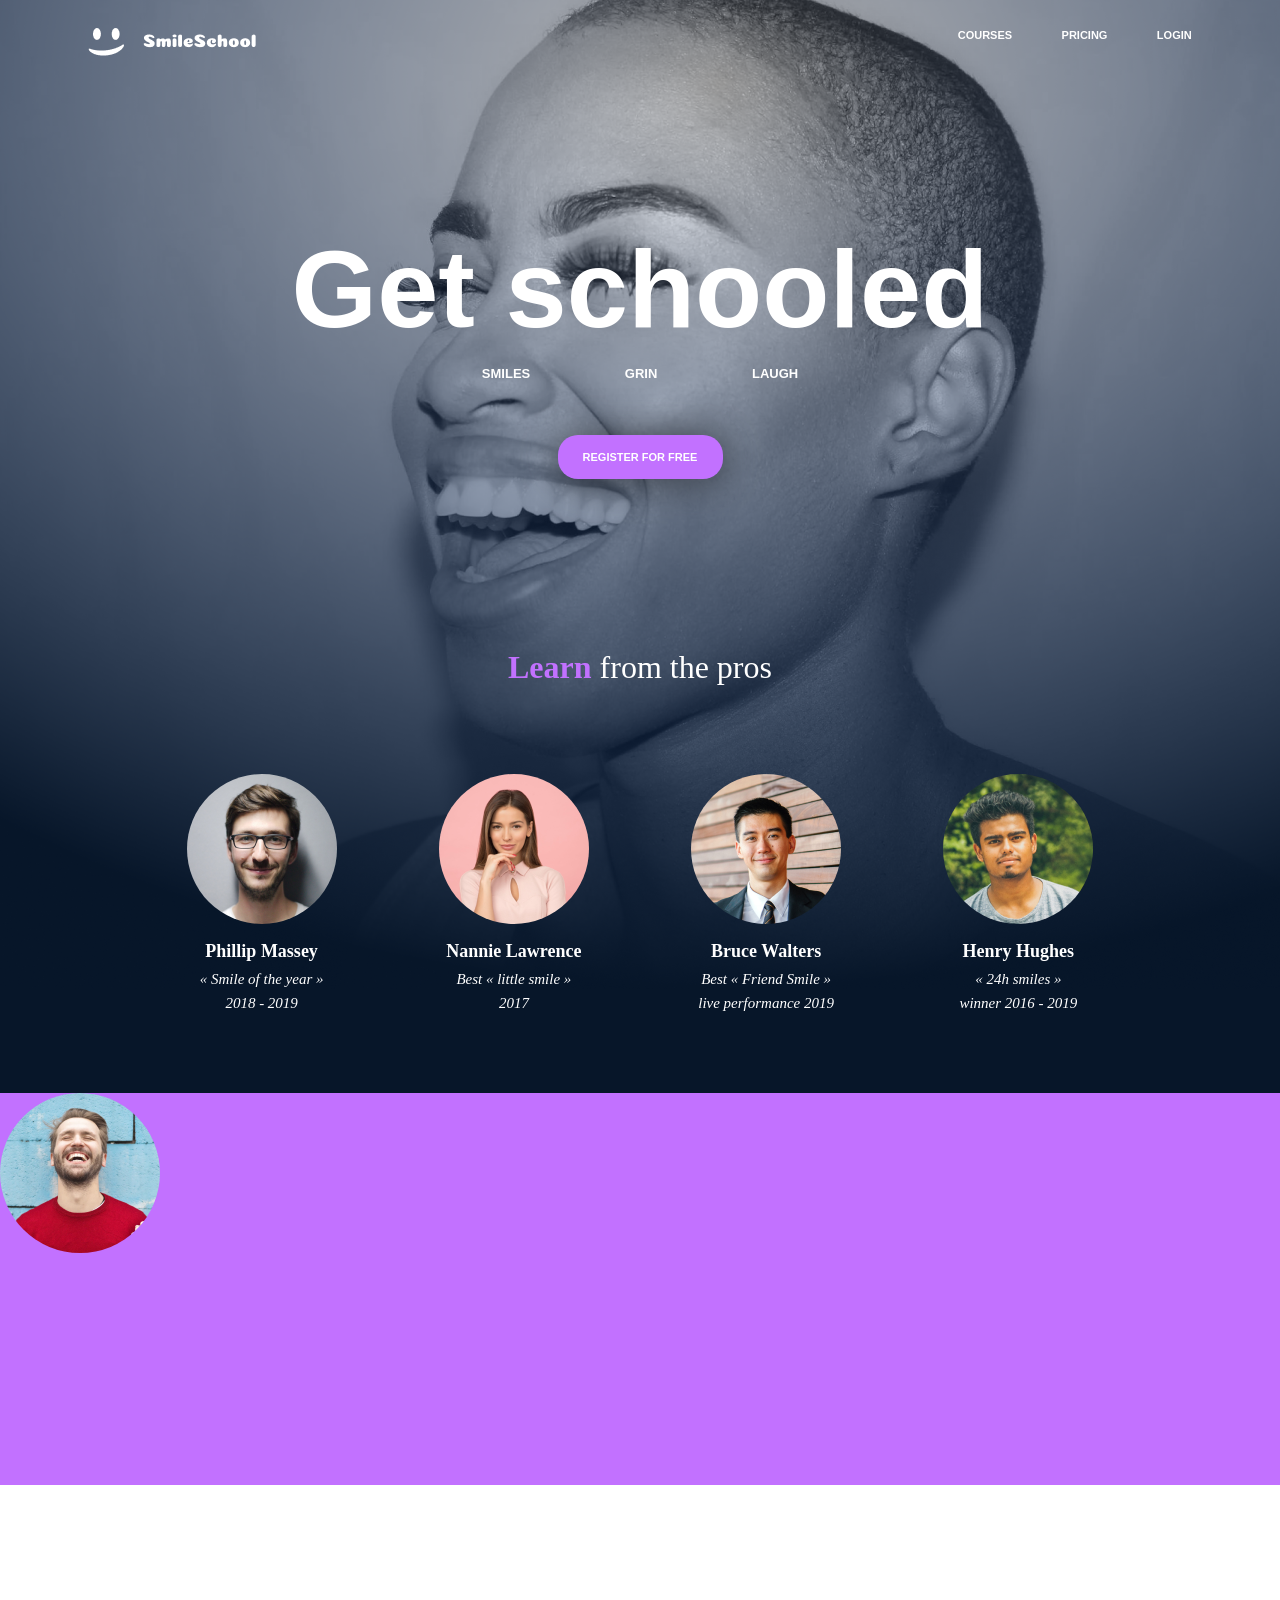
==== css_advanced/index.html @ 1a9a9398 "Css advanced" ====
<!DOCTYPE html>
<html lang="en">
<head>
    <meta charset="UTF-8">
    <meta http-equiv="X-UA-Compatible" content="IE=edge">
    <meta name="viewport" content="width=device-width, initial-scale=1.0">
    <link rel="stylesheet" href="./styles.css">
    <title>Document</title>
</head>
<body>
    <header>
        <div class="logo">
            <a href="">
                <img src="./images/logo.png" alt="logo" id="" />
            </a>
        </div>
        <div class="menu">
            <a href="" id="courses">COURSES</a>
            <a href="" id="pricing">PRICING</a>
            <a href="" id="login">LOGIN</a>
        </div>
    </header>

    <main>

        <!-- Banner -->
        <section class="d">
            <div id="get_sgl_register">
                <h1 id="get_school">Get schooled</h1>
                <p id="sgl">SMILES GRIN LAUGH</p>
                <button id="register_free"><p id="txt_button">REGISTER FOR FREE</p></button>
            </div>
            <div>
                <h2 id="learn_pros"><span style="font-weight: bold; color: #C271FF;;">Learn</span> from the pros</h2>
                <div class="pros">
                    <div>
                        <img src="./images/1.png" alt="">
                        <h1>Phillip Massey</h1>
                        <p>« Smile of the year »<br>2018 - 2019</p>
                    </div>
                    <div>
                        <img src="./images/6.png" alt="">
                        <h1>Nannie Lawrence</h1>
                        <p>Best « little smile »<br>2017</p>
                    </div>
                    <div>
                        <img src="./images/7.png" alt="">
                        <h1>Bruce Walters</h1>
                        <p>Best « Friend Smile »<br>live performance 2019</p>
                    </div>
                    <div>
                        <img src="./images/8.png" alt="">
                        <h1>Henry Hughes</h1>
                        <p>« 24h smiles »<br>winner 2016 - 2019</p>
                    </div>
                </div>
            </div>
        </section>

        <!-- Quote -->
        <section class="quote">
            <div>
                <img src="./images/Bitmap (1).png" alt="">
                <div>
                    <blockquote></blockquote>
                    <p></p>
                    <p></p>
                </div>
            </div>
        </section>

        <!-- Videos list  -->
        <section>
            <h1></h1>
            <div>
                <div>
                    <img src="" alt="">
                    <h2></h2>
                    <p></p>
                    <div>
                        <img src="" alt="">
                        <h3></h3>
                    </div>
                    <div>
                        <div>
                            <img src="" alt="">
                            <img src="" alt="">
                            <img src="" alt="">
                            <img src="" alt="">
                            <img src="" alt="">
                        </div>
                        <p></p>
                    </div>
                </div>
                <div>
                    <img src="" alt="">
                    <h2></h2>
                    <p></p>
                    <div>
                        <img src="" alt="">
                        <h3></h3>
                    </div>
                    <div>
                        <div>
                            <img src="" alt="">
                            <img src="" alt="">
                            <img src="" alt="">
                            <img src="" alt="">
                            <img src="" alt="">
                        </div>
                        <p></p>
                    </div>
                </div>
                <div>
                    <img src="" alt="">
                    <h2></h2>
                    <p></p>
                    <div>
                        <img src="" alt="">
                        <h3></h3>
                    </div>
                    <div>
                        <div>
                            <img src="" alt="">
                            <img src="" alt="">
                            <img src="" alt="">
                            <img src="" alt="">
                            <img src="" alt="">
                        </div>
                        <p></p>
                    </div>
                </div>
                <div>
                    <img src="" alt="">
                    <h2></h2>
                    <p></p>
                    <div>
                        <img src="" alt="">
                        <h3></h3>
                    </div>
                    <div>
                        <div>
                            <img src="" alt="">
                            <img src="" alt="">
                            <img src="" alt="">
                            <img src="" alt="">
                            <img src="" alt="">
                        </div>
                        <p></p>
                    </div>
                </div>
            </div>
        </section>

        <!-- Membership -->
        <section>
            <h1></h1>
            <div>
                <div>
                    <img src="" alt="">
                    <h2></h2>
                    <p></p>
                </div>
                <div>
                    <img src="" alt="">
                    <h2></h2>
                    <p></p>
                </div>
                <div>
                    <img src="" alt="">
                    <h2></h2>
                    <p></p>
                </div>
                <div>
                    <img src="" alt="">
                    <h2></h2>
                    <p></p>
                </div>
                <button></button>
            </div>
        </section>

        <!-- F.A.Q -->
        <section>
            <h1></h1>
            <div>
                <div>
                    <div>
                        <h2></h2>
                        <p></p>
                    </div>
                    <div>
                        <h2></h2>
                        <p></p>
                    </div>
                </div>
                <div>
                    <div>
                        <h2></h2>
                        <p></p>
                    </div>
                    <div>
                        <h2></h2>
                        <p></p>
                    </div>
                </div>
            </div>
        </section>
    </main>

    <footer>
        <div>
            <div>
                <img src="" alt="">
                <div>
                    <a href=""><img src="" alt=""></a>
                    <a href=""><img src="" alt=""></a>
                    <a href=""><img src="" alt=""></a>
                </div>
            </div>
            <p></p>
        </div>
    </footer>
</body>
</html>
---- css_advanced/styles.css ----
body{
    background-image: url('./images/background.png');
    background-repeat: no-repeat;
    max-width: 100%;
    display: flex;
    flex-direction: column;
}

body a {
    text-decoration: none;
}

/* Style of header */
header {
    width: 1103.41px;
    height: 29.46px;
    margin-top: 20.02px;
    align-self: center;
    display: flex;
    justify-content:space-between;
}

/* Style of menu */
.menu {
    width: 234px;
    height: 15px;
    left: 1041px;
    top: 37px;
    display: flex;
    justify-content:space-between;

}

#login, #pricing, #courses {
    height: 15px;
    top: 37px;    
    /* Fonts */
    font-family: 'Gill Sans', 'Gill Sans MT', Calibri, 'Trebuchet MS', sans-serif;
    font-style: normal;
    font-weight: 700;
    font-size: 11px;
    line-height: 15px;


    /* Color of font */
    color: #FFFFFF;
}

/* MAIN */

/* Get schooled */
#get_school, #sgl, #register_free{
    font-family: 'Gill Sans', 'Gill Sans MT', Calibri, 'Trebuchet MS', sans-serif;
    font-style: normal;
    text-align: center;

}

#get_school {
    align-self: center;
    top: calc(50% - 151px/2 - 251px);
    margin-top: 155.52px;
    height: 151px;
    
    font-weight: 700;
    font-size: 110px;
    line-height: 151px;  
    /* identical to box height */
    color: #FFFFFF;
    margin-bottom: 0px;
} 

#sgl {
    height: 20px;
    top: calc(50% - 20px/2 - 175.5px);

    font-style: normal;
    font-weight: 700;
    font-size: 13px;
    line-height: 20px;

    margin-top: 0px;
    color: #FFFFFF;
    word-spacing: 91px;
}

#register_free {
    font-style: normal;
    font-weight: 600;
    font-size: 11px;
    line-height: 18px;
    /* identical to box height */
    
    filter: drop-shadow(0px 2px 20px rgba(0, 0, 0, 0.5));
    width: 165px;
    height: 44px;
    border-radius: 20px;
    margin-top: 38px;
    margin-bottom: 0px;

    background-color: #C271FF;
    border: #C271FF;
    color: #FFFFFF;
}

#get_sgl_register {
    display: flex;
    flex-direction: column;
    align-items: center;
}

#learn_pros {
    /* Learn from the pros */
    margin-top: 168px;
    margin-bottom: 0px;
    height: 40px;
    left: 41.94%;
    right: 39.93%;
    top: calc(50% - 40px/2 + 104.5px);

    font-family: calibri;
    font-style: normal;
    font-weight: 400;
    font-size: 32px;
    line-height: 40px;
    text-align: center;

    color: #FFFFFF;
}

.pros {
    width: 1009px;
    height: 237px;
    left: 217px;
    top: 758px;
    margin: 0 auto;
    margin-top: 87px;
    margin-bottom: 82px;
    display: flex;
    justify-content: space-around;
}

.pros img {
    border-radius: 50%;
    margin-bottom: 0px;
}

.pros h1 {
    /* Phillip Massey */

    height: 27px;
    left: 0%;
    right: 0%;
    top: calc(50% - 27px/2 + 55px);

    font-family: calibri;
    font-style: normal;
    font-weight: 900;
    font-size: 18px;
    line-height: 27px;
    /* identical to box height, or 150% */

    text-align: center;

    color: #FFFFFF;

    margin-top: 10px;
    margin-bottom: 0px;
}

.pros p {
    height: 48px;
    left: 0%;
    right: 0%;
    top: calc(50% - 48px/2 + 94.5px);

    font-family: calibri;
    font-style: italic;
    font-weight: 400;
    font-size: 15px;
    line-height: 24px;
    /* or 150% */
    
    text-align: center;
    
    color: #FFFFFF;
    
    margin-top: 2px;
}

/* QUOTE */
.quote {
    width: 1440px;
    right: 10px;
    margin-left: -8px;
    height: 392px;
    background: #C271FF;
}

.quote img{
    border-radius: 50%;
    width: 160px;
    height: 160px;
    left: 259px;
    top: 1201px;

}
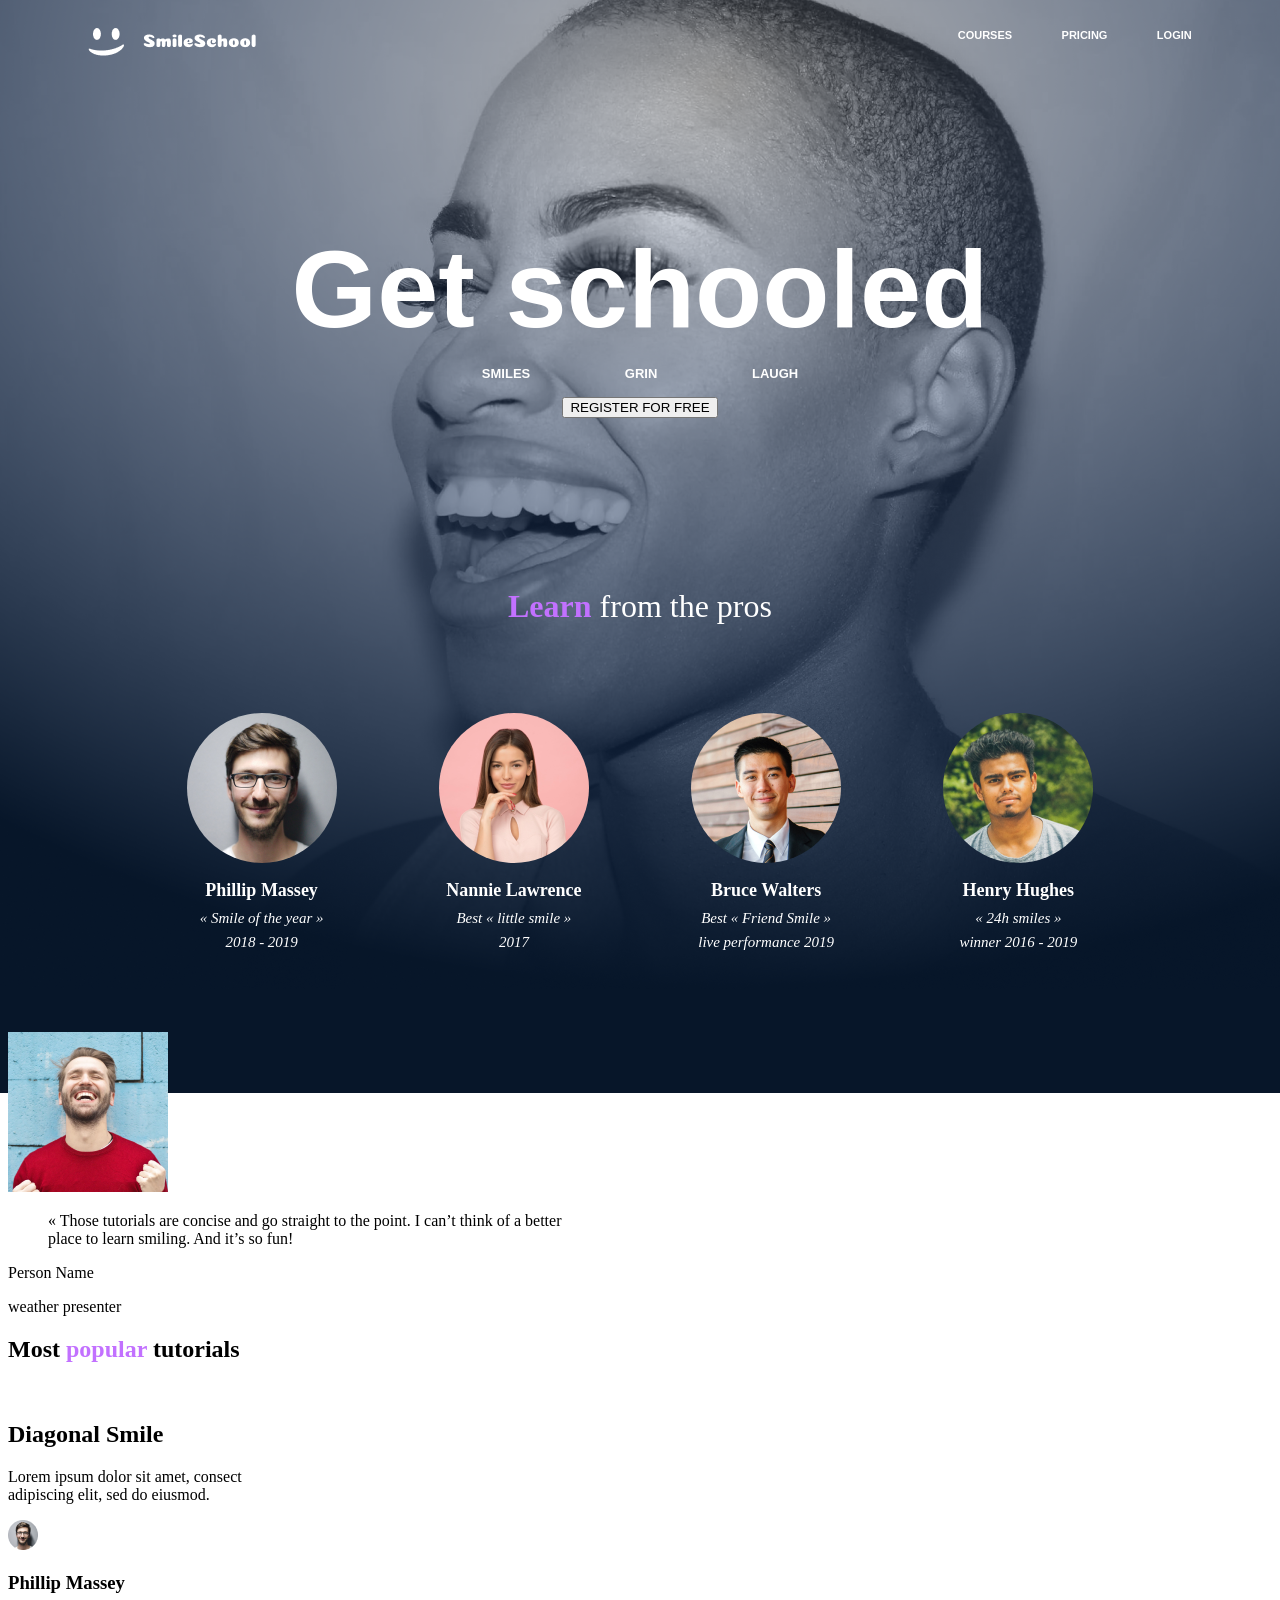
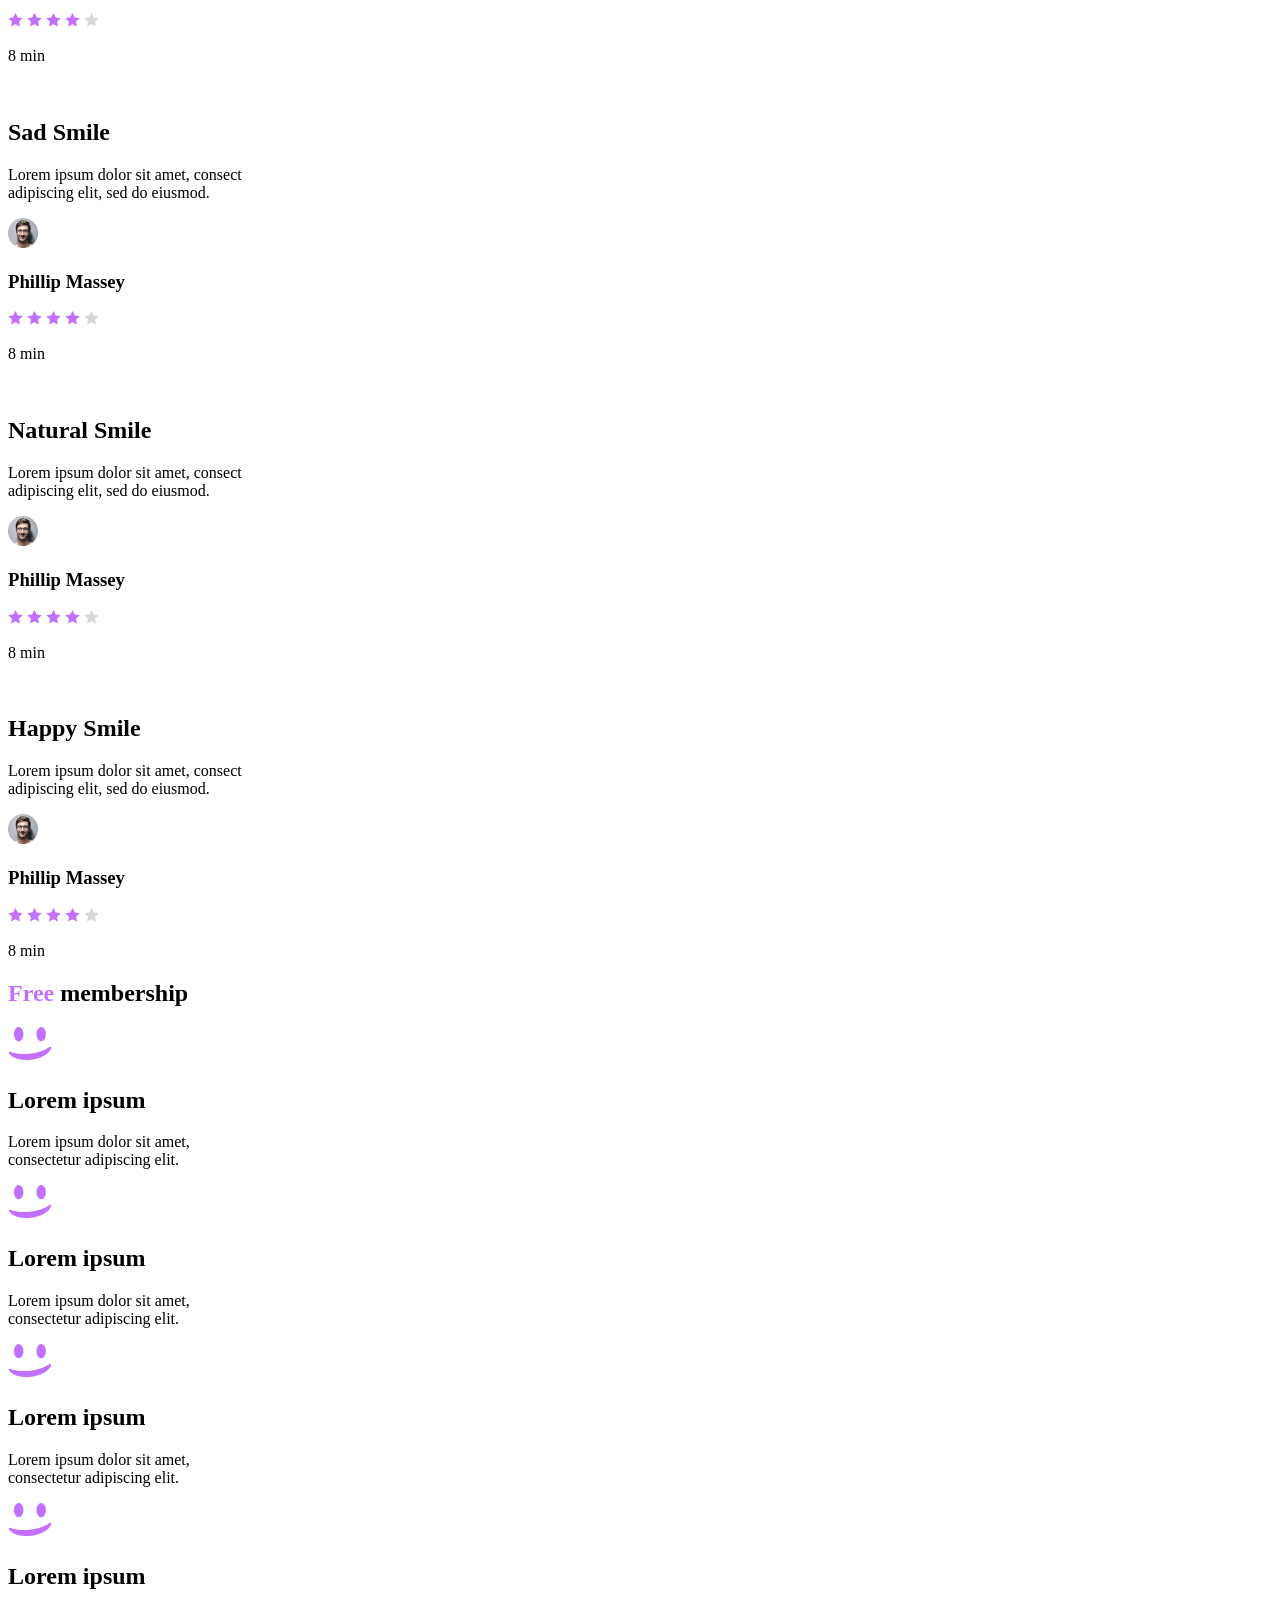
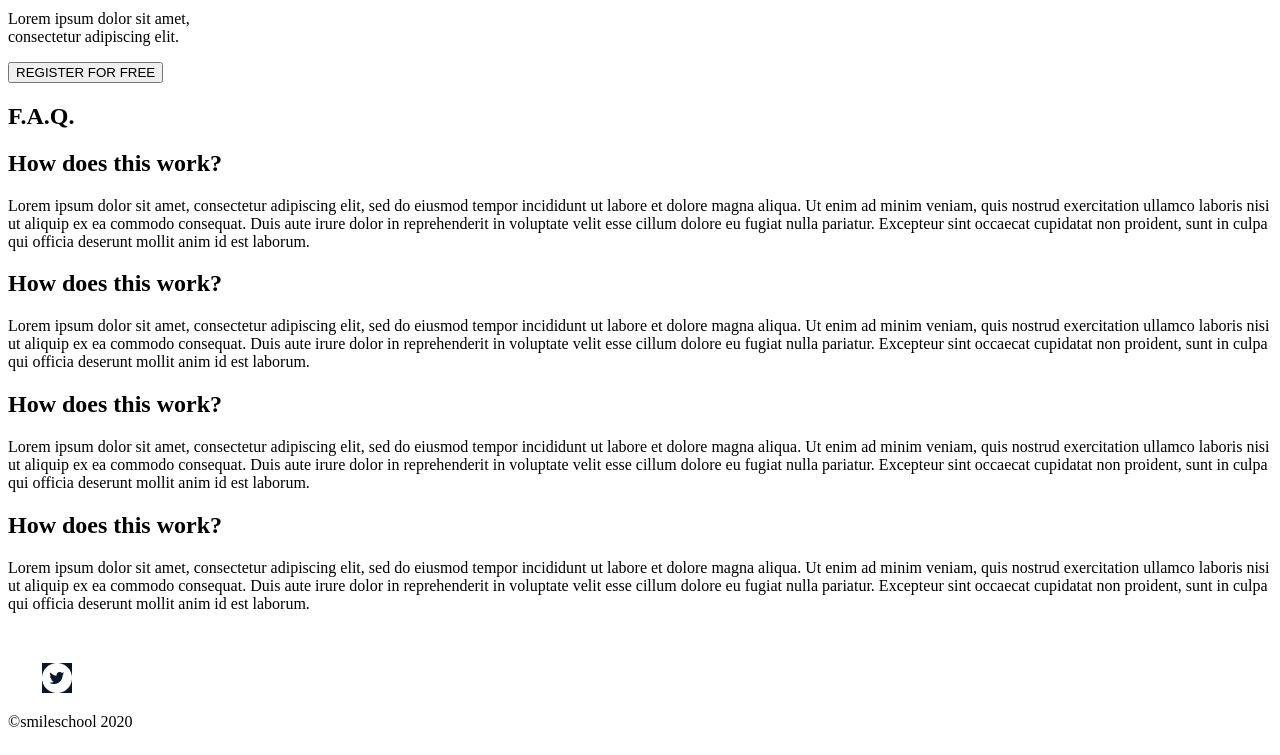
==== commit 06eb5aa7: "Html of the proyect" ====
--- a/css_advanced/index.html
+++ b/css_advanced/index.html
@@ -28,10 +28,10 @@
             <div id="get_sgl_register">
                 <h1 id="get_school">Get schooled</h1>
                 <p id="sgl">SMILES GRIN LAUGH</p>
-                <button id="register_free"><p id="txt_button">REGISTER FOR FREE</p></button>
+                <button class="register_free">REGISTER FOR FREE</button>
             </div>
             <div>
-                <h2 id="learn_pros"><span style="font-weight: bold; color: #C271FF;;">Learn</span> from the pros</h2>
+                <h2 id="learn_pros"><span style="font-weight: bold; color: #C271FF;">Learn</span> from the pros</h2>
                 <div class="pros">
                     <div>
                         <img src="./images/1.png" alt="">
@@ -58,150 +58,152 @@
         </section>
 
         <!-- Quote -->
-        <section class="quote">
-            <div>
+        <section class="quo">
+            <div id="quote" >
                 <img src="./images/Bitmap (1).png" alt="">
-                <div>
-                    <blockquote></blockquote>
-                    <p></p>
-                    <p></p>
+                <div id="te">
+                    <blockquote>
+                        « Those tutorials are concise and go straight to the point. I can’t think of a better<br>place to learn smiling. And it’s so fun!
+                    </blockquote>
+                    <p id="name">Person Name</p>
+                    <p>weather presenter</p>
                 </div>
             </div>
         </section>
 
         <!-- Videos list  -->
-        <section>
-            <h1></h1>
-            <div>
-                <div>
-                    <img src="" alt="">
-                    <h2></h2>
-                    <p></p>
-                    <div>
-                        <img src="" alt="">
-                        <h3></h3>
-                    </div>
-                    <div>
-                        <div>
-                            <img src="" alt="">
-                            <img src="" alt="">
-                            <img src="" alt="">
-                            <img src="" alt="">
-                            <img src="" alt="">
-                        </div>
-                        <p></p>
-                    </div>
-                </div>
-                <div>
-                    <img src="" alt="">
-                    <h2></h2>
-                    <p></p>
-                    <div>
-                        <img src="" alt="">
-                        <h3></h3>
-                    </div>
-                    <div>
-                        <div>
-                            <img src="" alt="">
-                            <img src="" alt="">
-                            <img src="" alt="">
-                            <img src="" alt="">
-                            <img src="" alt="">
-                        </div>
-                        <p></p>
-                    </div>
-                </div>
-                <div>
-                    <img src="" alt="">
-                    <h2></h2>
-                    <p></p>
-                    <div>
-                        <img src="" alt="">
-                        <h3></h3>
-                    </div>
-                    <div>
-                        <div>
-                            <img src="" alt="">
-                            <img src="" alt="">
-                            <img src="" alt="">
-                            <img src="" alt="">
-                            <img src="" alt="">
-                        </div>
-                        <p></p>
-                    </div>
-                </div>
-                <div>
-                    <img src="" alt="">
-                    <h2></h2>
-                    <p></p>
-                    <div>
-                        <img src="" alt="">
-                        <h3></h3>
-                    </div>
-                    <div>
-                        <div>
-                            <img src="" alt="">
-                            <img src="" alt="">
-                            <img src="" alt="">
-                            <img src="" alt="">
-                            <img src="" alt="">
-                        </div>
-                        <p></p>
+        <section id="video_list">
+            <h1>Most <span style="font-weight: bold; color: #C271FF;">popular</span> tutorials</h1>
+            <div class="tutorials">
+                <div>
+                    <img id="image_video" alt="" />
+                    <h2>Diagonal Smile</h2>
+                    <p class="video_description">Lorem ipsum dolor sit amet, consect<br>adipiscing elit, sed do eiusmod.</p>
+                    <div class="author_video">
+                        <img src="./images/avatar.png" alt="">
+                        <h3>Phillip Massey</h3>
+                    </div>
+                    <div class="stars">
+                        <div>
+                            <img src="./images/Star_1.png" alt="">
+                            <img src="./images/Star_1.png" alt="">
+                            <img src="./images/Star_1.png" alt="">
+                            <img src="./images/Star_1.png" alt="">
+                            <img src="./images/Star_5.png" alt="">
+                        </div>
+                        <p>8 min</p>
+                    </div>
+                </div>
+                <div>
+                    <img id="image_video1" alt="">
+                    <h2>Sad Smile</h2>
+                    <p class="video_description">Lorem ipsum dolor sit amet, consect<br>adipiscing elit, sed do eiusmod.</p>
+                    <div class="author_video">
+                        <img src="./images/avatar.png" alt="">
+                        <h3>Phillip Massey</h3>
+                    </div>
+                    <div class="stars">
+                        <div>
+                            <img src="./images/Star_1.png" alt="">
+                            <img src="./images/Star_1.png" alt="">
+                            <img src="./images/Star_1.png" alt="">
+                            <img src="./images/Star_1.png" alt="">
+                            <img src="./images/Star_5.png" alt="">
+                        </div>
+                        <p>8 min</p>
+                    </div>
+                </div>
+                <div>
+                    <img id="image_video2" alt="">
+                    <h2>Natural Smile</h2>
+                    <p class="video_description">Lorem ipsum dolor sit amet, consect<br>adipiscing elit, sed do eiusmod.</p>
+                    <div class="author_video">
+                        <img src="./images/avatar.png" alt="">
+                        <h3>Phillip Massey</h3>
+                    </div>
+                    <div class="stars">
+                        <div>
+                            <img src="./images/Star_1.png" alt="">
+                            <img src="./images/Star_1.png" alt="">
+                            <img src="./images/Star_1.png" alt="">
+                            <img src="./images/Star_1.png" alt="">
+                            <img src="./images/Star_5.png" alt="">
+                        </div>
+                        <p>8 min</p>
+                    </div>
+                </div>
+                <div>
+                    <img id="image_video3" alt="">
+                    <h2>Happy Smile</h2>
+                    <p class="video_description">Lorem ipsum dolor sit amet, consect<br>adipiscing elit, sed do eiusmod.</p>
+                    <div class="author_video">
+                        <img src="./images/avatar.png" alt="">
+                        <h3>Phillip Massey</h3>
+                    </div>
+                    <div class="stars">
+                        <div>
+                            <img src="./images/Star_1.png" alt="">
+                            <img src="./images/Star_1.png" alt="">
+                            <img src="./images/Star_1.png" alt="">
+                            <img src="./images/Star_1.png" alt="">
+                            <img src="./images/Star_5.png" alt="">
+                        </div>
+                        <p>8 min</p>
                     </div>
                 </div>
             </div>
         </section>
 
         <!-- Membership -->
-        <section>
-            <h1></h1>
-            <div>
-                <div>
-                    <img src="" alt="">
-                    <h2></h2>
-                    <p></p>
-                </div>
-                <div>
-                    <img src="" alt="">
-                    <h2></h2>
-                    <p></p>
-                </div>
-                <div>
-                    <img src="" alt="">
-                    <h2></h2>
-                    <p></p>
-                </div>
-                <div>
-                    <img src="" alt="">
-                    <h2></h2>
-                    <p></p>
-                </div>
-                <button></button>
-            </div>
+        <section id='membership'>
+            <h1><span style="font-weight: bold; color: #C271FF;">Free</span> membership</h1>
+            <div id="smiles">
+                <div class="smile">
+                    <img src="./images/smile.png" alt="">
+                    <h2>Lorem ipsum</h2>
+                    <p>Lorem ipsum dolor sit amet,<br>consectetur adipiscing elit.</p>
+                </div>
+                <div class="smile">
+                    <img src="./images/smile.png" alt="">
+                    <h2>Lorem ipsum</h2>
+                    <p>Lorem ipsum dolor sit amet,<br>consectetur adipiscing elit.</p>
+                </div>
+                <div class="smile">
+                    <img src="./images/smile.png" alt="">
+                    <h2>Lorem ipsum</h2>
+                    <p>Lorem ipsum dolor sit amet,<br>consectetur adipiscing elit.</p>
+                </div>
+                <div class="smile">
+                    <img src="./images/smile.png" alt="">
+                    <h2>Lorem ipsum</h2>
+                    <p>Lorem ipsum dolor sit amet,<br>consectetur adipiscing elit.</p>
+                </div>
+            </div>
+            <button class="register_free" id="btn_regis">REGISTER FOR FREE</button>
         </section>
 
         <!-- F.A.Q -->
-        <section>
-            <h1></h1>
-            <div>
-                <div>
-                    <div>
-                        <h2></h2>
-                        <p></p>
-                    </div>
-                    <div>
-                        <h2></h2>
-                        <p></p>
-                    </div>
-                </div>
-                <div>
-                    <div>
-                        <h2></h2>
-                        <p></p>
-                    </div>
-                    <div>
-                        <h2></h2>
-                        <p></p>
+        <section class="faq">
+            <h1>F.A.Q.</h1>
+            <div id="fq">
+                <div class="f">
+                    <div class="how_does_work">
+                        <h2>How does this work?</h2>
+                        <p>Lorem ipsum dolor sit amet, consectetur adipiscing elit, sed do eiusmod tempor incididunt ut labore et dolore magna aliqua. Ut enim ad minim veniam, quis nostrud exercitation ullamco laboris nisi ut aliquip ex ea commodo consequat. Duis aute irure dolor in reprehenderit in voluptate velit esse cillum dolore eu fugiat nulla pariatur. Excepteur sint occaecat cupidatat non proident, sunt in culpa qui officia deserunt mollit anim id est laborum.</p>
+                    </div>
+                    <div class="how_does_work">
+                        <h2>How does this work?</h2>
+                        <p>Lorem ipsum dolor sit amet, consectetur adipiscing elit, sed do eiusmod tempor incididunt ut labore et dolore magna aliqua. Ut enim ad minim veniam, quis nostrud exercitation ullamco laboris nisi ut aliquip ex ea commodo consequat. Duis aute irure dolor in reprehenderit in voluptate velit esse cillum dolore eu fugiat nulla pariatur. Excepteur sint occaecat cupidatat non proident, sunt in culpa qui officia deserunt mollit anim id est laborum.</p>
+                    </div>
+                </div>
+                <div class="f">
+                    <div class="how_does_work">
+                        <h2>How does this work?</h2>
+                        <p>Lorem ipsum dolor sit amet, consectetur adipiscing elit, sed do eiusmod tempor incididunt ut labore et dolore magna aliqua. Ut enim ad minim veniam, quis nostrud exercitation ullamco laboris nisi ut aliquip ex ea commodo consequat. Duis aute irure dolor in reprehenderit in voluptate velit esse cillum dolore eu fugiat nulla pariatur. Excepteur sint occaecat cupidatat non proident, sunt in culpa qui officia deserunt mollit anim id est laborum.</p>
+                    </div>
+                    <div class="how_does_work">
+                        <h2>How does this work?</h2>
+                        <p>Lorem ipsum dolor sit amet, consectetur adipiscing elit, sed do eiusmod tempor incididunt ut labore et dolore magna aliqua. Ut enim ad minim veniam, quis nostrud exercitation ullamco laboris nisi ut aliquip ex ea commodo consequat. Duis aute irure dolor in reprehenderit in voluptate velit esse cillum dolore eu fugiat nulla pariatur. Excepteur sint occaecat cupidatat non proident, sunt in culpa qui officia deserunt mollit anim id est laborum.</p>
                     </div>
                 </div>
             </div>
@@ -210,15 +212,15 @@
 
     <footer>
         <div>
-            <div>
-                <img src="" alt="">
-                <div>
-                    <a href=""><img src="" alt=""></a>
-                    <a href=""><img src="" alt=""></a>
-                    <a href=""><img src="" alt=""></a>
-                </div>
-            </div>
-            <p></p>
+            <div id="social">
+                <img src="./images/logo.png" alt="">
+                <div>
+                    <a href=""><img src="./images/Facebook_White.png" alt=""></a>
+                    <a href=""><img src="./images/Twitter_White.png" alt=""></a>
+                    <a href=""><img src="./images/Instagram_White.png" alt=""></a>
+                </div>
+            </div>
+            <p>©smileschool 2020</p>
         </div>
     </footer>
 </body>
